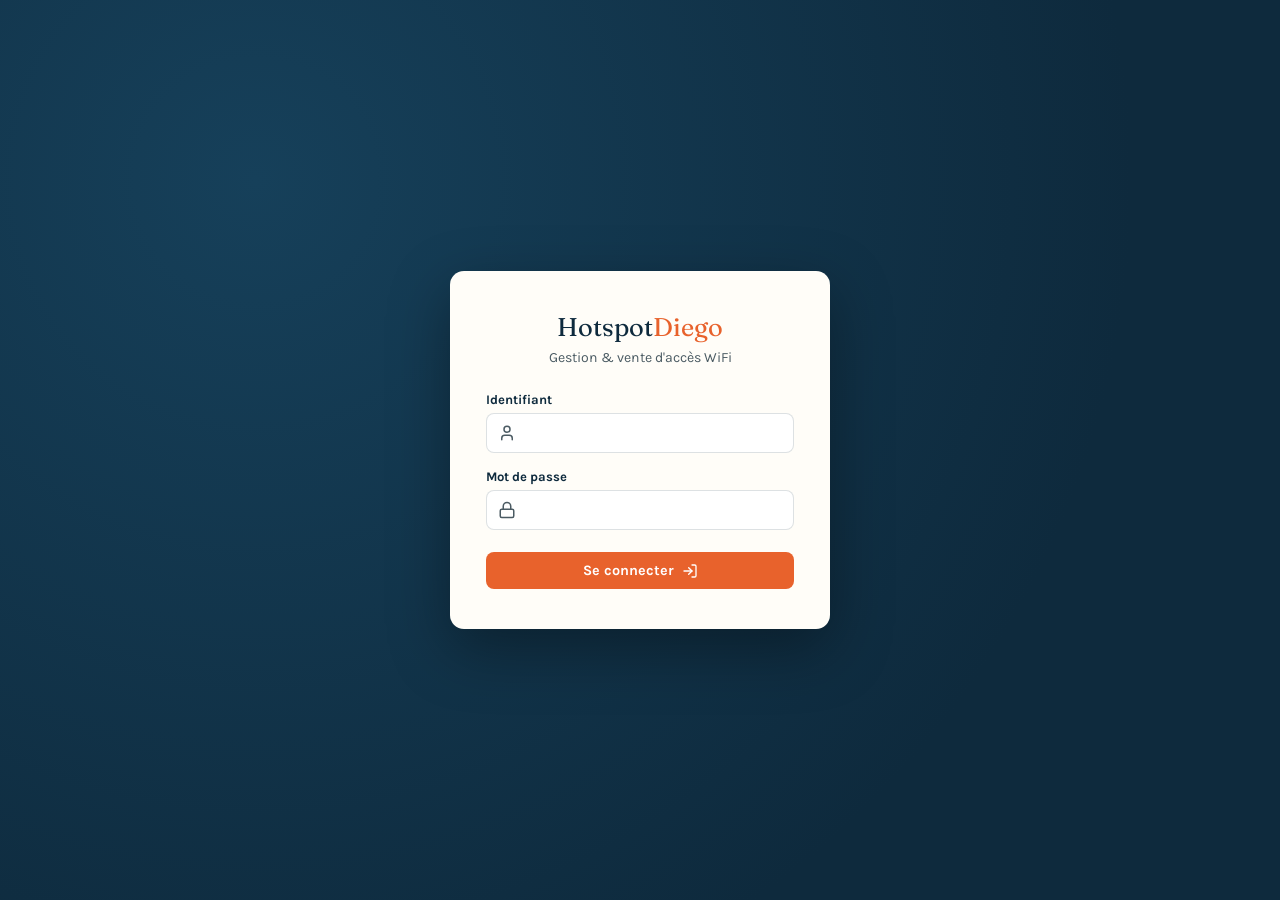
==== index.html @ 3eca26ff "Initial commit : page de connexion reliee a la base vrai_projet + dashboard" ====
<!DOCTYPE html>
<html lang="fr">
<head>
<meta charset="UTF-8">
<meta name="viewport" content="width=device-width, initial-scale=1.0">
<title>Connexion — Hotspot Diego</title>
<link rel="stylesheet" href="css/style.css">
</head>
<body>

<div class="login-screen">
  <div class="login-card">
    <div class="brand-mark">Hotspot<span>Diego</span></div>
    <p class="tag">Gestion &amp; vente d'accès WiFi</p>

    <div id="error" class="error-banner" style="display:none;"></div>

    <form id="login-form">
      <div class="field">
        <label for="username">Identifiant</label>
        <div class="input-icon">
          <svg xmlns="http://www.w3.org/2000/svg" viewBox="0 0 24 24" fill="none" stroke="currentColor" stroke-width="2" stroke-linecap="round" stroke-linejoin="round"><path d="M19 21v-2a4 4 0 0 0-4-4H9a4 4 0 0 0-4 4v2"/><circle cx="12" cy="7" r="4"/></svg>
          <input type="text" id="username" autocomplete="username" required>
        </div>
      </div>
      <div class="field">
        <label for="password">Mot de passe</label>
        <div class="input-icon">
          <svg xmlns="http://www.w3.org/2000/svg" viewBox="0 0 24 24" fill="none" stroke="currentColor" stroke-width="2" stroke-linecap="round" stroke-linejoin="round"><rect x="3" y="11" width="18" height="11" rx="2"/><path d="M7 11V7a5 5 0 0 1 10 0v4"/></svg>
          <input type="password" id="password" autocomplete="current-password" required>
        </div>
      </div>
      <button type="submit" class="btn btn-primary">
        Se connecter
        <svg xmlns="http://www.w3.org/2000/svg" viewBox="0 0 24 24" fill="none" stroke="currentColor" stroke-width="2" stroke-linecap="round" stroke-linejoin="round"><path d="M15 3h4a2 2 0 0 1 2 2v14a2 2 0 0 1-2 2h-4"/><polyline points="10 17 15 12 10 7"/><line x1="15" x2="3" y1="12" y2="12"/></svg>
      </button>
    </form>
  </div>
</div>

<script src="js/login.js"></script>
</body>
</html>
---- css/style.css ----
@import url('https://fonts.googleapis.com/css2?family=Fraunces:opsz,wght@9..144,400;9..144,600;9..144,700&family=Karla:wght@400;500;700&display=swap');

:root {
  --bay: #0E2A3D;
  --bay-light: #16405A;
  --lagoon: #17A398;
  --coral: #E8622C;
  --sand: #F6EFE2;
  --paper: #FFFDF8;
  --ink: #142027;
  --ink-soft: #4B5B63;
  --danger: #C4432B;
  --line: rgba(14, 42, 61, 0.14);
}

@keyframes card-in {
  from { opacity: 0; transform: translateY(22px) scale(0.98); }
  to { opacity: 1; transform: translateY(0) scale(1); }
}

@keyframes item-in {
  from { opacity: 0; transform: translateY(10px); }
  to { opacity: 1; transform: translateY(0); }
}

@keyframes shake {
  0%, 100% { transform: translateX(0); }
  20% { transform: translateX(-6px); }
  40% { transform: translateX(6px); }
  60% { transform: translateX(-4px); }
  80% { transform: translateX(4px); }
}

* { box-sizing: border-box; }

body {
  margin: 0;
  background: var(--sand);
  color: var(--ink);
  font-family: 'Karla', sans-serif;
  -webkit-font-smoothing: antialiased;
}

/* --- Boutons --- */
.btn {
  display: inline-flex;
  align-items: center;
  gap: 8px;
  padding: 10px 18px;
  border-radius: 8px;
  border: none;
  font-family: 'Karla', sans-serif;
  font-weight: 700;
  font-size: 0.9rem;
  cursor: pointer;
  transition: transform 0.18s ease, box-shadow 0.2s ease, opacity 0.2s ease;
}
.btn:active { transform: scale(0.97); }
.btn-primary { background: var(--coral); color: #fff; }
.btn-primary:hover { box-shadow: 0 4px 16px rgba(232, 98, 44, 0.4); transform: translateY(-1px); }
.btn-primary:disabled { opacity: 0.65; cursor: wait; transform: none; box-shadow: none; }
.btn svg { width: 16px; height: 16px; flex-shrink: 0; transition: transform 0.25s ease; }
.btn-primary:hover svg { transform: translateX(3px); }

/* --- Formulaires --- */
label {
  display: block;
  font-size: 0.82rem;
  font-weight: 700;
  color: var(--bay);
  margin-bottom: 6px;
  transition: color 0.2s ease;
}

input {
  width: 100%;
  padding: 10px 12px;
  border: 1.5px solid var(--line);
  border-radius: 8px;
  font-family: 'Karla', sans-serif;
  font-size: 0.95rem;
  background: #fff;
  color: var(--ink);
  transition: border-color 0.25s ease, box-shadow 0.25s ease;
}
input:focus {
  outline: none;
  border-color: var(--lagoon);
  box-shadow: 0 0 0 3px rgba(23, 163, 152, 0.15);
}

.field { margin-bottom: 16px; }

/* Champ avec icône SVG */
.input-icon { position: relative; }
.input-icon svg {
  position: absolute;
  left: 12px;
  top: 50%;
  transform: translateY(-50%);
  width: 18px;
  height: 18px;
  color: var(--ink-soft);
  pointer-events: none;
  transition: color 0.25s ease, transform 0.25s ease;
}
.input-icon:focus-within svg {
  color: var(--lagoon);
  transform: translateY(-50%) scale(1.1);
}
.input-icon input { padding-left: 38px; }

/* --- Écran de connexion --- */
.login-screen {
  min-height: 100vh;
  display: flex;
  align-items: center;
  justify-content: center;
  background: radial-gradient(circle at 20% 20%, var(--bay-light), var(--bay) 70%);
  padding: 20px;
}

.login-card {
  background: var(--paper);
  border-radius: 14px;
  padding: 40px 36px;
  width: 100%;
  max-width: 380px;
  box-shadow: 0 20px 60px rgba(0,0,0,0.35);
  text-align: center;
  animation: card-in 0.55s cubic-bezier(0.22, 1, 0.36, 1) both;
}

.login-card .brand-mark,
.login-card p.tag,
.login-card .field,
.login-card .btn {
  animation: item-in 0.5s cubic-bezier(0.22, 1, 0.36, 1) both;
}
.login-card .brand-mark { animation-delay: 0.08s; }
.login-card p.tag { animation-delay: 0.16s; }
.login-card .field:nth-of-type(1) { animation-delay: 0.24s; }
.login-card .field:nth-of-type(2) { animation-delay: 0.32s; }
.login-card .btn { animation-delay: 0.4s; }

.login-card .brand-mark {
  font-family: 'Fraunces', serif;
  font-size: 1.6rem;
  color: var(--bay);
}
.login-card .brand-mark span { color: var(--coral); }

.login-card p.tag {
  color: var(--ink-soft);
  font-size: 0.88rem;
  margin: 6px 0 26px;
}

.login-card form { text-align: left; }
.login-card .btn { width: 100%; justify-content: center; margin-top: 6px; }

.error-banner {
  background: rgba(196, 67, 43, 0.08);
  border: 1px solid rgba(196, 67, 43, 0.3);
  color: var(--danger);
  padding: 10px 12px;
  border-radius: 8px;
  font-size: 0.85rem;
  margin-bottom: 14px;
  animation: item-in 0.3s ease both;
}
.error-banner.shake { animation: shake 0.4s ease; }

@media (prefers-reduced-motion: reduce) {
  *, *::before, *::after {
    animation-duration: 0.01ms !important;
    transition-duration: 0.01ms !important;
  }
}
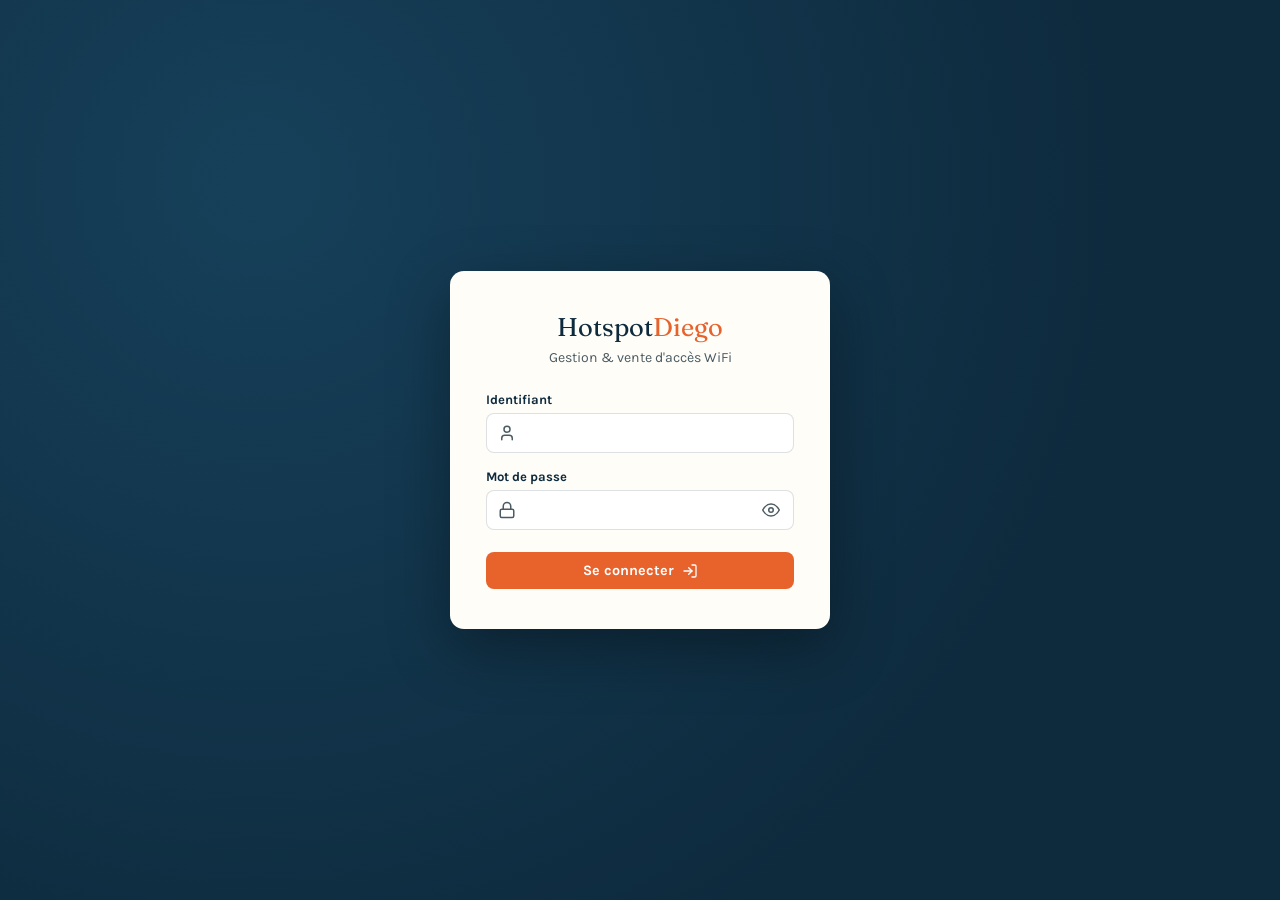
==== commit 9af87b29: "Oeil mot de passe, page Statistiques, sidebar fixe sans scrollbar, no-cache" ====
--- a/index.html
+++ b/index.html
@@ -28,6 +28,10 @@
         <div class="input-icon">
           <svg xmlns="http://www.w3.org/2000/svg" viewBox="0 0 24 24" fill="none" stroke="currentColor" stroke-width="2" stroke-linecap="round" stroke-linejoin="round"><rect x="3" y="11" width="18" height="11" rx="2"/><path d="M7 11V7a5 5 0 0 1 10 0v4"/></svg>
           <input type="password" id="password" autocomplete="current-password" required>
+          <button type="button" class="toggle-password" aria-label="Afficher le mot de passe">
+            <svg class="eye-on" xmlns="http://www.w3.org/2000/svg" viewBox="0 0 24 24" fill="none" stroke="currentColor" stroke-width="2" stroke-linecap="round" stroke-linejoin="round"><path d="M1 12s4-8 11-8 11 8 11 8-4 8-11 8-11-8-11-8z"/><circle cx="12" cy="12" r="3"/></svg>
+            <svg class="eye-off" xmlns="http://www.w3.org/2000/svg" viewBox="0 0 24 24" fill="none" stroke="currentColor" stroke-width="2" stroke-linecap="round" stroke-linejoin="round" style="display:none;"><path d="M17.94 17.94A10.07 10.07 0 0 1 12 20c-7 0-11-8-11-8a18.45 18.45 0 0 1 5.06-5.94M9.9 4.24A9.12 9.12 0 0 1 12 4c7 0 11 8 11 8a18.5 18.5 0 0 1-2.16 3.19m-6.72-1.07a3 3 0 1 1-4.24-4.24"/><line x1="1" y1="1" x2="23" y2="23"/></svg>
+          </button>
         </div>
       </div>
       <button type="submit" class="btn btn-primary">
--- a/css/style.css
+++ b/css/style.css
@@ -14,24 +14,56 @@
 }
 
 @keyframes card-in {
-  from { opacity: 0; transform: translateY(22px) scale(0.98); }
-  to { opacity: 1; transform: translateY(0) scale(1); }
+  from {
+    opacity: 0;
+    transform: translateY(22px) scale(0.98);
+  }
+
+  to {
+    opacity: 1;
+    transform: translateY(0) scale(1);
+  }
 }
 
 @keyframes item-in {
-  from { opacity: 0; transform: translateY(10px); }
-  to { opacity: 1; transform: translateY(0); }
+  from {
+    opacity: 0;
+    transform: translateY(10px);
+  }
+
+  to {
+    opacity: 1;
+    transform: translateY(0);
+  }
 }
 
 @keyframes shake {
-  0%, 100% { transform: translateX(0); }
-  20% { transform: translateX(-6px); }
-  40% { transform: translateX(6px); }
-  60% { transform: translateX(-4px); }
-  80% { transform: translateX(4px); }
-}
-
-* { box-sizing: border-box; }
+
+  0%,
+  100% {
+    transform: translateX(0);
+  }
+
+  20% {
+    transform: translateX(-6px);
+  }
+
+  40% {
+    transform: translateX(6px);
+  }
+
+  60% {
+    transform: translateX(-4px);
+  }
+
+  80% {
+    transform: translateX(4px);
+  }
+}
+
+* {
+  box-sizing: border-box;
+}
 
 body {
   margin: 0;
@@ -55,12 +87,38 @@
   cursor: pointer;
   transition: transform 0.18s ease, box-shadow 0.2s ease, opacity 0.2s ease;
 }
-.btn:active { transform: scale(0.97); }
-.btn-primary { background: var(--coral); color: #fff; }
-.btn-primary:hover { box-shadow: 0 4px 16px rgba(232, 98, 44, 0.4); transform: translateY(-1px); }
-.btn-primary:disabled { opacity: 0.65; cursor: wait; transform: none; box-shadow: none; }
-.btn svg { width: 16px; height: 16px; flex-shrink: 0; transition: transform 0.25s ease; }
-.btn-primary:hover svg { transform: translateX(3px); }
+
+.btn:active {
+  transform: scale(0.97);
+}
+
+.btn-primary {
+  background: var(--coral);
+  color: #fff;
+}
+
+.btn-primary:hover {
+  box-shadow: 0 4px 16px rgba(232, 98, 44, 0.4);
+  transform: translateY(-1px);
+}
+
+.btn-primary:disabled {
+  opacity: 0.65;
+  cursor: wait;
+  transform: none;
+  box-shadow: none;
+}
+
+.btn svg {
+  width: 16px;
+  height: 16px;
+  flex-shrink: 0;
+  transition: transform 0.25s ease;
+}
+
+.btn-primary:hover svg {
+  transform: translateX(3px);
+}
 
 /* --- Formulaires --- */
 label {
@@ -83,16 +141,22 @@
   color: var(--ink);
   transition: border-color 0.25s ease, box-shadow 0.25s ease;
 }
+
 input:focus {
   outline: none;
   border-color: var(--lagoon);
   box-shadow: 0 0 0 3px rgba(23, 163, 152, 0.15);
 }
 
-.field { margin-bottom: 16px; }
+.field {
+  margin-bottom: 16px;
+}
 
 /* Champ avec icône SVG */
-.input-icon { position: relative; }
+.input-icon {
+  position: relative;
+}
+
 .input-icon svg {
   position: absolute;
   left: 12px;
@@ -104,11 +168,53 @@
   pointer-events: none;
   transition: color 0.25s ease, transform 0.25s ease;
 }
+
 .input-icon:focus-within svg {
   color: var(--lagoon);
   transform: translateY(-50%) scale(1.1);
 }
-.input-icon input { padding-left: 38px; }
+
+.input-icon input {
+  padding-left: 38px;
+}
+
+/* Bouton oeil : afficher / masquer le mot de passe */
+.input-icon .toggle-password {
+  position: absolute;
+  right: 8px;
+  top: 50%;
+  transform: translateY(-50%);
+  display: flex;
+  align-items: center;
+  justify-content: center;
+  width: 30px;
+  height: 30px;
+  padding: 0;
+  background: none;
+  border: none;
+  border-radius: 8px;
+  color: var(--ink-soft);
+  cursor: pointer;
+  transition: color 0.25s ease, background-color 0.25s ease;
+}
+
+.input-icon .toggle-password:hover {
+  color: var(--lagoon);
+  background: rgba(23, 163, 152, 0.1);
+}
+
+.input-icon .toggle-password svg {
+  position: static;
+  transform: none;
+  width: 18px;
+  height: 18px;
+  pointer-events: auto;
+}
+
+.input-icon input[type="password"],
+.input-icon input[type="text"]#password {
+  padding-right: 44px;
+}
 
 /* --- Écran de connexion --- */
 .login-screen {
@@ -126,7 +232,7 @@
   padding: 40px 36px;
   width: 100%;
   max-width: 380px;
-  box-shadow: 0 20px 60px rgba(0,0,0,0.35);
+  box-shadow: 0 20px 60px rgba(0, 0, 0, 0.35);
   text-align: center;
   animation: card-in 0.55s cubic-bezier(0.22, 1, 0.36, 1) both;
 }
@@ -137,18 +243,36 @@
 .login-card .btn {
   animation: item-in 0.5s cubic-bezier(0.22, 1, 0.36, 1) both;
 }
-.login-card .brand-mark { animation-delay: 0.08s; }
-.login-card p.tag { animation-delay: 0.16s; }
-.login-card .field:nth-of-type(1) { animation-delay: 0.24s; }
-.login-card .field:nth-of-type(2) { animation-delay: 0.32s; }
-.login-card .btn { animation-delay: 0.4s; }
+
+.login-card .brand-mark {
+  animation-delay: 0.08s;
+}
+
+.login-card p.tag {
+  animation-delay: 0.16s;
+}
+
+.login-card .field:nth-of-type(1) {
+  animation-delay: 0.24s;
+}
+
+.login-card .field:nth-of-type(2) {
+  animation-delay: 0.32s;
+}
+
+.login-card .btn {
+  animation-delay: 0.4s;
+}
 
 .login-card .brand-mark {
   font-family: 'Fraunces', serif;
   font-size: 1.6rem;
   color: var(--bay);
 }
-.login-card .brand-mark span { color: var(--coral); }
+
+.login-card .brand-mark span {
+  color: var(--coral);
+}
 
 .login-card p.tag {
   color: var(--ink-soft);
@@ -156,8 +280,15 @@
   margin: 6px 0 26px;
 }
 
-.login-card form { text-align: left; }
-.login-card .btn { width: 100%; justify-content: center; margin-top: 6px; }
+.login-card form {
+  text-align: left;
+}
+
+.login-card .btn {
+  width: 100%;
+  justify-content: center;
+  margin-top: 6px;
+}
 
 .error-banner {
   background: rgba(196, 67, 43, 0.08);
@@ -169,11 +300,17 @@
   margin-bottom: 14px;
   animation: item-in 0.3s ease both;
 }
-.error-banner.shake { animation: shake 0.4s ease; }
+
+.error-banner.shake {
+  animation: shake 0.4s ease;
+}
 
 @media (prefers-reduced-motion: reduce) {
-  *, *::before, *::after {
+
+  *,
+  *::before,
+  *::after {
     animation-duration: 0.01ms !important;
     transition-duration: 0.01ms !important;
   }
-}
+}
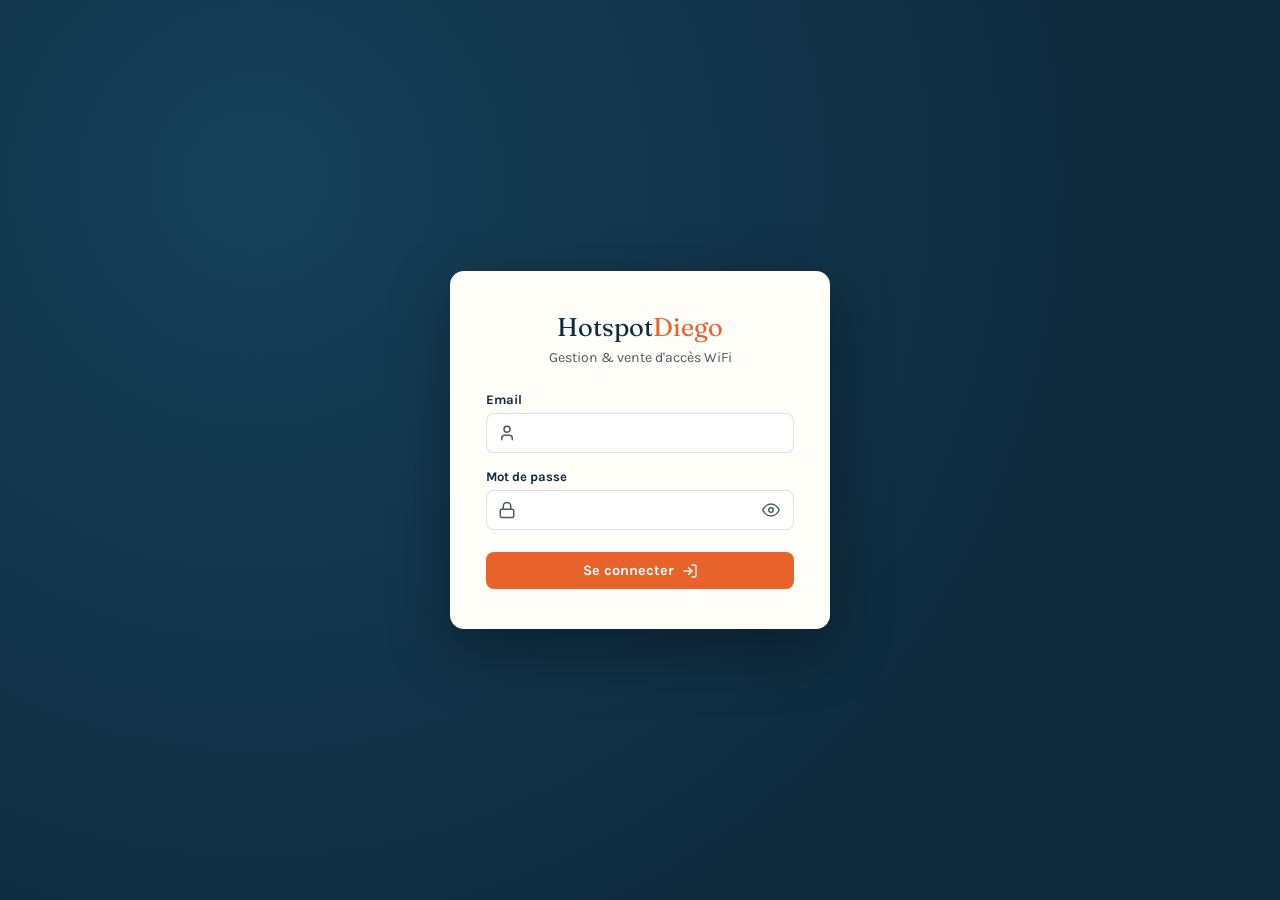
==== commit 758fe91f: "Navigation fluide : view transitions et fondu d'apparition des pages" ====
--- a/index.html
+++ b/index.html
@@ -17,7 +17,7 @@
 
     <form id="login-form">
       <div class="field">
-        <label for="username">Identifiant</label>
+        <label for="username">Email</label>
         <div class="input-icon">
           <svg xmlns="http://www.w3.org/2000/svg" viewBox="0 0 24 24" fill="none" stroke="currentColor" stroke-width="2" stroke-linecap="round" stroke-linejoin="round"><path d="M19 21v-2a4 4 0 0 0-4-4H9a4 4 0 0 0-4 4v2"/><circle cx="12" cy="7" r="4"/></svg>
           <input type="text" id="username" autocomplete="username" required>
--- a/css/style.css
+++ b/css/style.css
@@ -216,6 +216,11 @@
   padding-right: 44px;
 }
 
+/* Transition fluide vers les autres pages */
+@view-transition {
+    navigation: auto;
+}
+
 /* --- Écran de connexion --- */
 .login-screen {
   min-height: 100vh;
